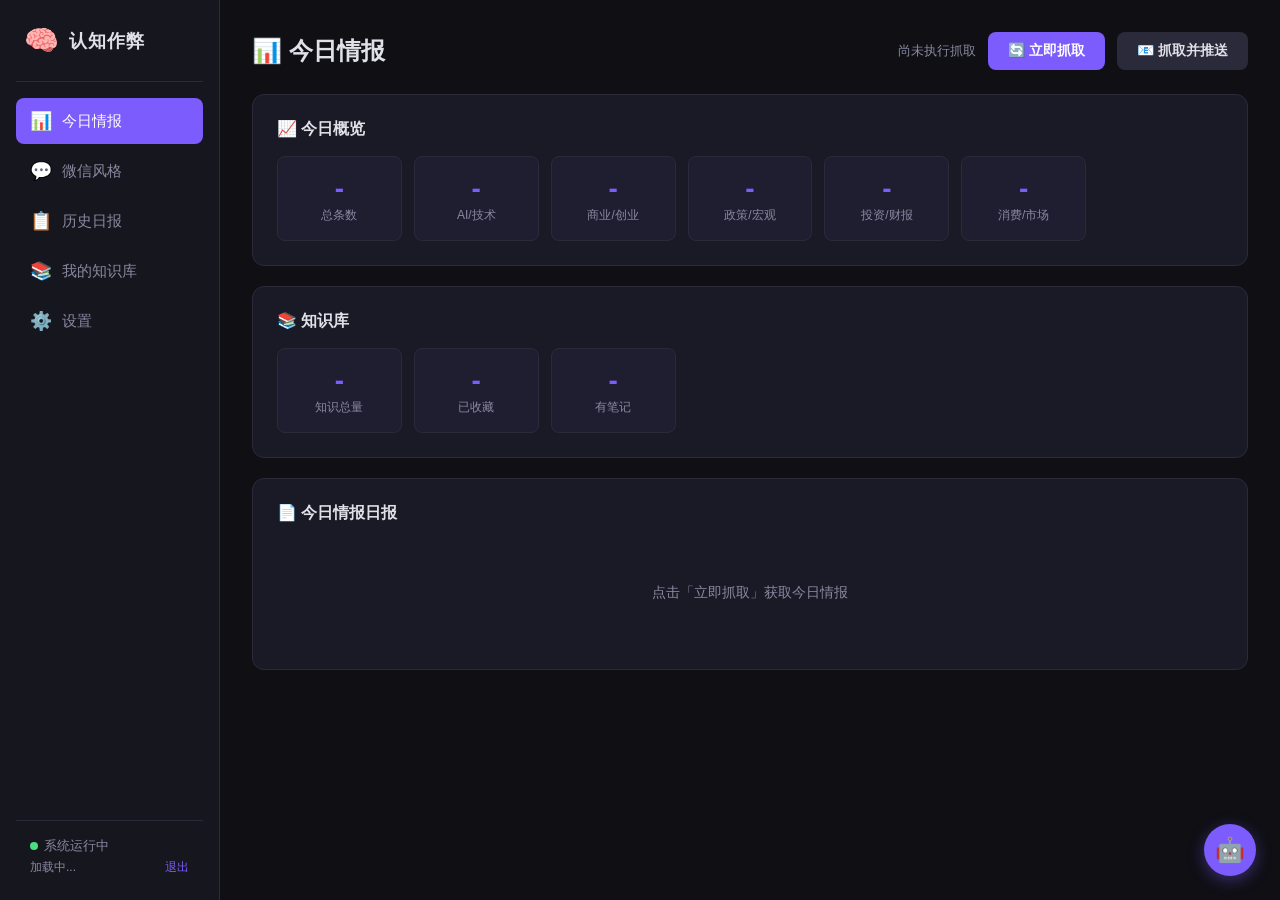
==== static/index.html @ 948aa78d "v5: 多用户版 - 用户系统 + 知识库隔离 + Render部署" ====
<!DOCTYPE html>
<html lang="zh-CN">
<head>
    <meta charset="UTF-8">
    <meta name="viewport" content="width=device-width, initial-scale=1.0">
    <title>🧠 认知作弊情报系统</title>
    <link rel="stylesheet" href="/static/style.css">
</head>
<body>
    <div class="app">
        <aside class="sidebar">
            <div class="logo">
                <span class="logo-icon">🧠</span>
                <span class="logo-text">认知作弊</span>
            </div>
            <nav class="nav">
                <a class="nav-item active" data-page="dashboard" onclick="switchPage('dashboard')">
                    <span class="nav-icon">📊</span> 今日情报
                </a>
                <a class="nav-item" onclick="window.open('/chat','_blank')" style="cursor:pointer;">
                    <span class="nav-icon">💬</span> 微信风格
                </a>
                <a class="nav-item" data-page="reports" onclick="switchPage('reports')">
                    <span class="nav-icon">📋</span> 历史日报
                </a>
                <a class="nav-item" data-page="knowledge" onclick="switchPage('knowledge')">
                    <span class="nav-icon">📚</span> 我的知识库
                </a>
                <a class="nav-item" data-page="settings" onclick="switchPage('settings')">
                    <span class="nav-icon">⚙️</span> 设置
                </a>
            </nav>
            <div class="sidebar-footer">
                <div style="display:flex;flex-direction:column;gap:4px;width:100%;">
                    <div style="display:flex;align-items:center;gap:6px;">
                        <div class="status-dot" id="statusDot"></div>
                        <span id="statusText">系统运行中</span>
                    </div>
                    <div style="display:flex;align-items:center;justify-content:space-between;">
                        <span id="sidebarUser" style="font-size:12px;color:var(--text-dim);">加载中...</span>
                        <a href="/logout" style="font-size:12px;color:var(--accent);text-decoration:none;">退出</a>
                    </div>
                </div>
            </div>
        </aside>

        <main class="main">
            <!-- ========== 仪表盘 ========== -->
            <section class="page active" id="page-dashboard">
                <header class="page-header">
                    <h1>📊 今日情报</h1>
                    <div class="header-actions">
                        <span class="last-run" id="lastRun">尚未执行抓取</span>
                        <button class="btn btn-primary" id="btnScrape" onclick="triggerScrape(false)">🔄 立即抓取</button>
                        <button class="btn btn-secondary" id="btnScrapeMail" onclick="triggerScrape(true)">📧 抓取并推送</button>
                    </div>
                </header>

                <!-- 今日概览卡片 -->
                <div class="card">
                    <h2>📈 今日概览</h2>
                    <div class="stats-row" id="todayStats">
                        <div class="stat-card"><span class="stat-num">-</span><span class="stat-label">总条数</span></div>
                        <div class="stat-card"><span class="stat-num">-</span><span class="stat-label">AI/技术</span></div>
                        <div class="stat-card"><span class="stat-num">-</span><span class="stat-label">商业/创业</span></div>
                        <div class="stat-card"><span class="stat-num">-</span><span class="stat-label">政策/宏观</span></div>
                        <div class="stat-card"><span class="stat-num">-</span><span class="stat-label">投资/财报</span></div>
                        <div class="stat-card"><span class="stat-num">-</span><span class="stat-label">消费/市场</span></div>
                    </div>
                </div>

                <!-- 知识库概览 -->
                <div class="card">
                    <h2>📚 知识库</h2>
                    <div class="stats-row" id="kbOverview">
                        <div class="stat-card"><span class="stat-num">-</span><span class="stat-label">知识总量</span></div>
                        <div class="stat-card"><span class="stat-num">-</span><span class="stat-label">已收藏</span></div>
                        <div class="stat-card"><span class="stat-num">-</span><span class="stat-label">有笔记</span></div>
                    </div>
                </div>

                <!-- 进度条 -->
                <div class="card" id="progressCard" style="display:none;">
                    <h2>⏳ 抓取进度</h2>
                    <div class="progress-bar-container"><div class="progress-bar" id="progressBar"></div></div>
                    <p class="progress-text" id="progressText">准备中...</p>
                </div>

                <!-- 分类日报预览 -->
                <div class="card">
                    <h2>📄 今日情报日报</h2>
                    <div class="report-preview" id="reportPreview">
                        <div class="empty-state">点击「立即抓取」获取今日情报</div>
                    </div>
                </div>
            </section>

            <!-- ========== 历史日报 ========== -->
            <section class="page" id="page-reports">
                <header class="page-header">
                    <h1>📋 历史日报</h1>
                </header>
                <div class="card">
                    <h2>日报列表</h2>
                    <div class="history-list" id="historyList">
                        <div class="empty-state">加载中...</div>
                    </div>
                </div>
                <div class="card" id="reportDetailCard" style="display:none;">
                    <h2 id="reportDetailTitle">日报详情</h2>
                    <div class="report-content" id="reportDetailContent"></div>
                </div>
            </section>

            <!-- ========== 知识库 ========== -->
            <section class="page" id="page-knowledge">
                <header class="page-header">
                    <h1>📚 我的知识库</h1>
                    <div class="header-actions">
                        <button class="btn btn-secondary" onclick="exportKnowledge('markdown')">📥 导出Markdown</button>
                        <button class="btn btn-secondary" onclick="exportKnowledge('json')">📦 导出JSON</button>
                    </div>
                </header>

                <!-- 搜索和筛选 -->
                <div class="card">
                    <div class="kb-toolbar">
                        <input type="text" class="kb-search" id="kbSearch" placeholder="🔍 搜索知识库..." oninput="searchKnowledge()">
                        <select class="kb-filter" id="kbCategoryFilter" onchange="searchKnowledge()">
                            <option value="">全部分类</option>
                            <option value="🤖 AI/技术">🤖 AI/技术</option>
                            <option value="💼 商业/创业">💼 商业/创业</option>
                            <option value="🏛️ 政策/宏观">🏛️ 政策/宏观</option>
                            <option value="🛒 消费/市场">🛒 消费/市场</option>
                            <option value="💰 投资/财报">💰 投资/财报</option>
                            <option value="🌍 其他">🌍 其他</option>
                        </select>
                        <label class="kb-fav-toggle">
                            <input type="checkbox" id="kbFavOnly" onchange="searchKnowledge()"> ⭐ 仅收藏
                        </label>
                    </div>
                </div>

                <!-- 知识列表 -->
                <div class="kb-list" id="kbList">
                    <div class="empty-state">搜索或抓取后知识会出现在这里</div>
                </div>

                <!-- 笔记编辑弹窗 -->
                <div class="modal-overlay" id="noteModal" style="display:none;">
                    <div class="modal">
                        <h3>📝 编辑笔记</h3>
                        <textarea id="noteText" rows="5" placeholder="记录你的想法..."></textarea>
                        <div class="modal-actions">
                            <button class="btn btn-secondary" onclick="closeNoteModal()">取消</button>
                            <button class="btn btn-primary" onclick="saveNote()">保存</button>
                        </div>
                    </div>
                </div>
            </section>

            <!-- ========== 设置 ========== -->
            <section class="page" id="page-settings">
                <header class="page-header"><h1>⚙️ 设置</h1></header>
                
                <div class="card">
                    <h2>📡 信息源</h2>
                    <div class="checkbox-group" id="sourceCheckboxes">
                        <label><input type="checkbox" value="36氪" checked> 36氪</label>
                        <label><input type="checkbox" value="虎嗅" checked> 虎嗅</label>
                        <label><input type="checkbox" value="极客公园" checked> 极客公园</label>
                        <label><input type="checkbox" value="国务院政策文件库" checked> 国务院政策文件库</label>
                        <label><input type="checkbox" value="巨潮资讯网" checked> 巨潮资讯网</label>
                    </div>
                </div>

                <div class="card">
                    <h2>⏰ 定时抓取</h2>
                    <div class="form-row">
                        <label class="form-label"><input type="checkbox" id="scheduleEnabled" checked> 启用每日自动抓取</label>
                    </div>
                    <div class="form-row">
                        <label>抓取时间</label>
                        <input type="time" id="scheduleTime" value="08:00">
                    </div>
                </div>

                <div class="card">
                    <h2>📧 邮件推送</h2>
                    <div class="form-row">
                        <label class="form-label"><input type="checkbox" id="emailEnabled"> 启用邮件推送</label>
                    </div>
                    <div class="form-group" id="emailConfigGroup">
                        <div class="form-row"><label>SMTP服务器</label><input type="text" id="smtpHost" placeholder="smtp.qq.com"></div>
                        <div class="form-row"><label>端口</label><input type="number" id="smtpPort" placeholder="587"></div>
                        <div class="form-row"><label>发件邮箱</label><input type="email" id="senderEmail" placeholder="your@qq.com"></div>
                        <div class="form-row"><label>授权码</label><input type="password" id="emailPassword" placeholder="SMTP授权码"></div>
                        <div class="form-row"><label>收件邮箱（逗号分隔）</label><input type="text" id="recipients" placeholder="a@qq.com"></div>
                    </div>
                </div>

                <div class="card">
                    <h2>💬 微信推送（企业微信机器人）</h2>
                    <p class="card-desc">配置企业微信群机器人Webhook，每天自动推送情报到微信</p>
                    <div class="form-row">
                        <label class="form-label"><input type="checkbox" id="wechatEnabled" onchange="toggleWechatConfig()"> 启用微信推送</label>
                    </div>
                    <div class="form-group" id="wechatConfigGroup">
                        <div class="form-row">
                            <label>Webhook地址</label>
                            <input type="text" id="wechatWebhook" placeholder="https://qyapi.weixin.qq.com/cgi-bin/webhook/send?key=xxx">
                        </div>
                        <div class="form-row">
                            <button class="btn btn-secondary" onclick="testWechat()" style="margin-top:4px;">🧪 测试推送</button>
                            <button class="btn btn-secondary" onclick="pushWechatNow()" style="margin-top:4px;">📤 立即推送今日日报</button>
                        </div>
                        <p style="font-size:12px;color:var(--text-dim);margin-top:8px;">
                            💡 如何获取Webhook地址：企业微信 → 群聊 → 群设置 → 群机器人 → 添加机器人 → 复制Webhook地址
                        </p>
                    </div>
                </div>

                <div class="form-actions">
                    <button class="btn btn-primary" onclick="saveSettings()">💾 保存设置</button>
                    <span class="save-status" id="saveStatus"></span>
                </div>
            </section>
        </main>

        <!-- ========== AI答疑小助手 侧边面板 ========== -->
        <div class="ai-panel" id="aiPanel" style="display:none;">
            <div class="ai-panel-header">
                <h3>🤖 AI答疑小助手</h3>
                <div class="ai-panel-header-actions">
                    <button class="btn-icon btn-icon-sm" onclick="document.getElementById('aiMessages').innerHTML='';aiChatHistory=[];" title="清空对话">🗑️</button>
                    <button class="btn-icon btn-icon-sm" onclick="closeAIPanel()" title="关闭">✕</button>
                </div>
            </div>
            <div class="ai-messages" id="aiMessages">
                <div class="ai-msg ai-msg-bot">
                    🤖 你好！我是你的AI答疑小助手。<br><br>
                    我可以帮你：<br>
                    • 解释不懂的概念和术语<br>
                    • 分析新闻背后的含义<br>
                    • 回答关于政策、商业、AI的问题<br>
                    • 结合知识库给你上下文解读<br><br>
                    👉 在日报中点击「🤖 问问AI」可以直接提问！
                </div>
            </div>
            <div class="ai-input-area">
                <textarea id="aiInput" placeholder="输入你的问题，比如：这条政策对我有什么影响？" rows="2"></textarea>
                <button class="btn btn-primary btn-sm" onclick="sendAIMessage()">发送</button>
            </div>
        </div>

        <!-- AI助手触发按钮 -->
        <button class="ai-trigger" id="aiTrigger" onclick="toggleAIPanel()" title="AI答疑小助手">
            🤖
        </button>
    </div>

    <div class="toast" id="toast"></div>
    <script src="/static/app.js"></script>
</body>
</html>
---- static/style.css ----
/* ========== 全局样式 ========== */
:root {
    --bg: #0f0f14; --sidebar-bg: #16161e; --card-bg: #1a1a26;
    --border: #2a2a3a; --text: #e0e0e8; --text-dim: #8888a0;
    --accent: #7c5cfc; --accent-hover: #9b7fff; --green: #4ade80;
    --yellow: #facc15; --red: #f87171; --orange: #fb923c;
    --blue: #60a5fa; --pink: #f472b6; --radius: 12px;
}

* { margin: 0; padding: 0; box-sizing: border-box; }

body {
    font-family: -apple-system, BlinkMacSystemFont, 'Segoe UI', 'PingFang SC', 'Microsoft YaHei', sans-serif;
    background: var(--bg); color: var(--text); min-height: 100vh;
}

.app { display: flex; min-height: 100vh; }

.sidebar {
    width: 220px; background: var(--sidebar-bg); padding: 24px 16px;
    display: flex; flex-direction: column; border-right: 1px solid var(--border);
    position: fixed; top: 0; left: 0; bottom: 0; z-index: 100;
}

.logo { display: flex; align-items: center; gap: 10px; padding: 0 8px 24px; border-bottom: 1px solid var(--border); margin-bottom: 16px; }
.logo-icon { font-size: 28px; }
.logo-text { font-size: 18px; font-weight: 700; letter-spacing: 1px; }

.nav { display: flex; flex-direction: column; gap: 4px; flex: 1; }
.nav-item { display: flex; align-items: center; gap: 10px; padding: 12px 14px; border-radius: 8px; cursor: pointer; color: var(--text-dim); text-decoration: none; font-size: 15px; transition: all 0.2s; }
.nav-item:hover { background: rgba(124, 92, 252, 0.1); color: var(--text); }
.nav-item.active { background: var(--accent); color: #fff; }
.nav-icon { font-size: 18px; }

.sidebar-footer { display: flex; align-items: center; gap: 8px; padding: 16px 14px 0; border-top: 1px solid var(--border); font-size: 13px; color: var(--text-dim); }
.status-dot { width: 8px; height: 8px; border-radius: 50%; background: var(--green); animation: pulse 2s infinite; flex-shrink: 0; }
.logout-link { font-size: 12px; color: var(--accent); text-decoration: none; }
.logout-link:hover { color: var(--accent-hover); }
@keyframes pulse { 0%,100%{opacity:1} 50%{opacity:0.4} }

.main { margin-left: 220px; flex: 1; padding: 32px; max-width: calc(100vw - 220px); }

.page { display: none; }
.page.active { display: block; }

.page-header { display: flex; justify-content: space-between; align-items: center; margin-bottom: 24px; }
.page-header h1 { font-size: 24px; font-weight: 700; }
.header-actions { display: flex; align-items: center; gap: 12px; }
.last-run { font-size: 13px; color: var(--text-dim); }

/* 按钮 */
.btn { padding: 10px 20px; border: none; border-radius: 8px; font-size: 14px; font-weight: 600; cursor: pointer; transition: all 0.2s; }
.btn-primary { background: var(--accent); color: #fff; }
.btn-primary:hover { background: var(--accent-hover); transform: translateY(-1px); }
.btn-primary:disabled { opacity: 0.5; cursor: not-allowed; transform: none; }
.btn-secondary { background: var(--border); color: var(--text); }
.btn-secondary:hover { background: #3a3a50; }
.btn-sm { padding: 6px 12px; font-size: 12px; }

/* 卡片 */
.card { background: var(--card-bg); border: 1px solid var(--border); border-radius: var(--radius); padding: 24px; margin-bottom: 20px; }
.card h2 { font-size: 16px; font-weight: 600; margin-bottom: 16px; }
.card-desc { font-size: 13px; color: var(--text-dim); margin-bottom: 16px; }

/* 统计行 */
.stats-row { display: grid; grid-template-columns: repeat(auto-fill, minmax(120px, 1fr)); gap: 12px; }
.stat-card { background: rgba(124, 92, 252, 0.05); border: 1px solid var(--border); border-radius: 8px; padding: 16px; text-align: center; }
.stat-num { display: block; font-size: 28px; font-weight: 700; color: var(--accent); }
.stat-label { font-size: 12px; color: var(--text-dim); margin-top: 4px; }

/* 进度条 */
.progress-bar-container { height: 6px; background: var(--border); border-radius: 3px; overflow: hidden; margin-bottom: 12px; }
.progress-bar { height: 100%; background: linear-gradient(90deg, var(--accent), var(--green)); border-radius: 3px; width: 0%; transition: width 0.5s; }
.progress-text { font-size: 13px; color: var(--text-dim); }

/* 日报预览/内容 */
.report-preview, .report-content {
    max-height: 600px; overflow-y: auto; font-size: 14px; line-height: 1.8;
}
.report-preview h1, .report-content h1 { font-size: 20px; margin: 8px 0; }
.report-preview h2, .report-content h2 { font-size: 16px; margin: 12px 0 8px; color: var(--accent); }
.report-preview h3, .report-content h3 { font-size: 14px; margin: 8px 0 4px; }
.report-preview a, .report-content a { color: var(--accent); }
.report-preview blockquote, .report-content blockquote { border-left: 3px solid var(--accent); padding-left: 12px; margin: 8px 0; color: var(--text-dim); }
.report-preview hr, .report-content hr { border: none; border-top: 1px solid var(--border); margin: 12px 0; }
.report-preview code, .report-content code { background: var(--border); padding: 2px 6px; border-radius: 4px; }
.report-preview table, .report-content table { width: 100%; border-collapse: collapse; margin: 8px 0; }
.report-preview th, .report-content th,
.report-preview td, .report-content td { border: 1px solid var(--border); padding: 6px 10px; text-align: left; font-size: 13px; }
.report-preview th, .report-content th { background: rgba(124, 92, 252, 0.1); }

.empty-state { text-align: center; color: var(--text-dim); padding: 40px 20px; font-size: 14px; }

/* 历史列表 */
.history-list { display: flex; flex-direction: column; gap: 8px; }
.history-item { display: flex; justify-content: space-between; align-items: center; padding: 14px 16px; background: rgba(124, 92, 252, 0.03); border: 1px solid var(--border); border-radius: 8px; cursor: pointer; transition: all 0.2s; }
.history-item:hover { border-color: var(--accent); background: rgba(124, 92, 252, 0.08); }
.history-date { font-weight: 600; font-size: 15px; }
.history-meta { font-size: 13px; color: var(--text-dim); }

/* ========== 知识库 ========== */
.kb-toolbar { display: flex; gap: 12px; align-items: center; flex-wrap: wrap; }
.kb-search { flex: 1; min-width: 200px; padding: 10px 14px; background: var(--bg); border: 1px solid var(--border); border-radius: 8px; color: var(--text); font-size: 14px; }
.kb-search:focus { outline: none; border-color: var(--accent); }
.kb-filter { padding: 10px 14px; background: var(--bg); border: 1px solid var(--border); border-radius: 8px; color: var(--text); font-size: 14px; }
.kb-fav-toggle { display: flex; align-items: center; gap: 6px; font-size: 14px; cursor: pointer; white-space: nowrap; }

.kb-list { display: flex; flex-direction: column; gap: 10px; margin-top: 16px; }
.kb-item { background: rgba(124, 92, 252, 0.03); border: 1px solid var(--border); border-radius: 10px; padding: 18px; transition: all 0.2s; }
.kb-item:hover { border-color: var(--accent); }
.kb-item-header { display: flex; justify-content: space-between; align-items: flex-start; gap: 12px; }
.kb-item-title { font-weight: 600; font-size: 15px; flex: 1; line-height: 1.5; }
.kb-item-actions { display: flex; gap: 8px; flex-shrink: 0; }
.kb-item-summary { font-size: 13px; color: var(--text-dim); margin-top: 8px; line-height: 1.6; }
.kb-item-meta { display: flex; gap: 12px; align-items: center; margin-top: 10px; font-size: 12px; color: var(--text-dim); flex-wrap: wrap; }
.kb-badge { display: inline-block; padding: 2px 8px; border-radius: 12px; font-size: 11px; font-weight: 600; }
.kb-badge-cat { background: rgba(124, 92, 252, 0.2); color: var(--accent); }
.kb-badge-src { background: rgba(96, 165, 250, 0.2); color: var(--blue); }
.kb-badge-tag { background: rgba(250, 204, 21, 0.15); color: var(--yellow); }
.kb-item-note { margin-top: 10px; padding: 10px; background: rgba(251, 146, 60, 0.1); border-left: 3px solid var(--orange); border-radius: 0 8px 8px 0; font-size: 13px; color: var(--orange); }

.btn-icon { background: none; border: 1px solid var(--border); border-radius: 6px; padding: 6px 10px; cursor: pointer; font-size: 14px; color: var(--text-dim); transition: all 0.2s; }
.btn-icon:hover { border-color: var(--accent); color: var(--accent); }
.btn-icon.active { background: var(--yellow); color: #000; border-color: var(--yellow); }

/* 弹窗 */
.modal-overlay { position: fixed; inset: 0; background: rgba(0,0,0,0.6); display: flex; align-items: center; justify-content: center; z-index: 200; }
.modal { background: var(--card-bg); border: 1px solid var(--border); border-radius: var(--radius); padding: 24px; width: 500px; max-width: 90vw; }
.modal h3 { margin-bottom: 16px; }
.modal textarea { width: 100%; padding: 12px; background: var(--bg); border: 1px solid var(--border); border-radius: 8px; color: var(--text); font-size: 14px; resize: vertical; font-family: inherit; }
.modal textarea:focus { outline: none; border-color: var(--accent); }
.modal-actions { display: flex; justify-content: flex-end; gap: 10px; margin-top: 16px; }

/* 表单 */
.form-row { margin-bottom: 14px; }
.form-row label { display: block; font-size: 13px; color: var(--text-dim); margin-bottom: 6px; }
.form-label { font-size: 14px !important; color: var(--text) !important; cursor: pointer; }
.form-label input { margin-right: 8px; }
.form-row input[type="text"], .form-row input[type="email"], .form-row input[type="password"], .form-row input[type="number"], .form-row input[type="time"] {
    width: 100%; max-width: 400px; padding: 10px 14px; background: var(--bg);
    border: 1px solid var(--border); border-radius: 8px; color: var(--text); font-size: 14px;
}
.form-row input:focus { outline: none; border-color: var(--accent); }
.checkbox-group { display: flex; flex-wrap: wrap; gap: 16px; }
.checkbox-group label { display: flex; align-items: center; gap: 6px; font-size: 14px; cursor: pointer; }
.form-actions { display: flex; align-items: center; gap: 16px; margin-top: 8px; }
.save-status { font-size: 13px; color: var(--green); }

/* Toast */
.toast { position: fixed; bottom: 24px; right: 24px; padding: 14px 24px; border-radius: 8px; font-size: 14px; font-weight: 500; z-index: 9999; transform: translateY(100px); opacity: 0; transition: all 0.3s; }
.toast.show { transform: translateY(0); opacity: 1; }
.toast.success { background: var(--green); color: #000; }
.toast.error { background: var(--red); color: #fff; }
.toast.info { background: var(--accent); color: #fff; }

@media (max-width: 768px) {
    .sidebar { width: 100%; height: auto; position: relative; flex-direction: row; padding: 12px; gap: 8px; }
    .logo { border: none; margin: 0; padding: 0 12px 0 0; }
    .nav { flex-direction: row; }
    .sidebar-footer { display: none; }
    .app { flex-direction: column; }
    .main { margin-left: 0; padding: 16px; max-width: 100%; }
    .stats-row { grid-template-columns: 1fr 1fr; }
    .kb-toolbar { flex-direction: column; }
    .ai-panel { width: 100% !important; right: 0; border-radius: 16px 16px 0 0; }
}

/* ========== AI助手侧边面板 ========== */
.ai-panel {
    position: fixed; top: 0; right: 0; width: 400px; height: 100vh;
    background: var(--sidebar-bg); border-left: 1px solid var(--border);
    display: flex; flex-direction: column; z-index: 150;
    box-shadow: -4px 0 24px rgba(0,0,0,0.4);
    animation: slideIn 0.3s ease;
}

@keyframes slideIn {
    from { transform: translateX(100%); }
    to { transform: translateX(0); }
}

.ai-panel-header {
    display: flex; justify-content: space-between; align-items: center;
    padding: 16px 20px; border-bottom: 1px solid var(--border);
}
.ai-panel-header h3 { font-size: 16px; margin: 0; }
.ai-panel-header-actions { display: flex; gap: 4px; }

.ai-messages {
    flex: 1; overflow-y: auto; padding: 16px 20px;
    display: flex; flex-direction: column; gap: 12px;
}

.ai-msg {
    padding: 10px 14px; border-radius: 10px; font-size: 13px;
    line-height: 1.7; max-width: 90%; word-break: break-word;
}

.ai-msg-user {
    background: var(--accent); color: #fff;
    align-self: flex-end; border-radius: 10px 10px 4px 10px;
}

.ai-msg-bot {
    background: var(--card-bg); color: var(--text);
    align-self: flex-start; border-radius: 10px 10px 10px 4px;
    border: 1px solid var(--border);
}

.ai-msg-bot.error {
    border-color: var(--red); color: var(--red);
}

.ai-msg-bot strong { color: var(--accent); }
.ai-msg-bot a { color: var(--accent); }

.ai-thinking {
    animation: pulse 1.5s infinite;
}

.ai-input-area {
    padding: 12px 16px; border-top: 1px solid var(--border);
    display: flex; gap: 8px; align-items: flex-end;
}

.ai-input-area textarea {
    flex: 1; padding: 10px 14px; background: var(--bg);
    border: 1px solid var(--border); border-radius: 8px;
    color: var(--text); font-size: 13px; font-family: inherit;
    resize: none; min-height: 44px; max-height: 120px;
}
.ai-input-area textarea:focus { outline: none; border-color: var(--accent); }

/* AI触发按钮 */
.ai-trigger {
    position: fixed; bottom: 24px; right: 24px;
    width: 52px; height: 52px; border-radius: 50%;
    background: var(--accent); color: #fff; border: none;
    font-size: 24px; cursor: pointer; z-index: 140;
    box-shadow: 0 4px 16px rgba(124, 92, 252, 0.4);
    transition: all 0.3s; display: flex; align-items: center; justify-content: center;
}
.ai-trigger:hover {
    transform: scale(1.1); box-shadow: 0 6px 24px rgba(124, 92, 252, 0.6);
}

.btn-icon-sm { padding: 4px 8px; font-size: 12px; }
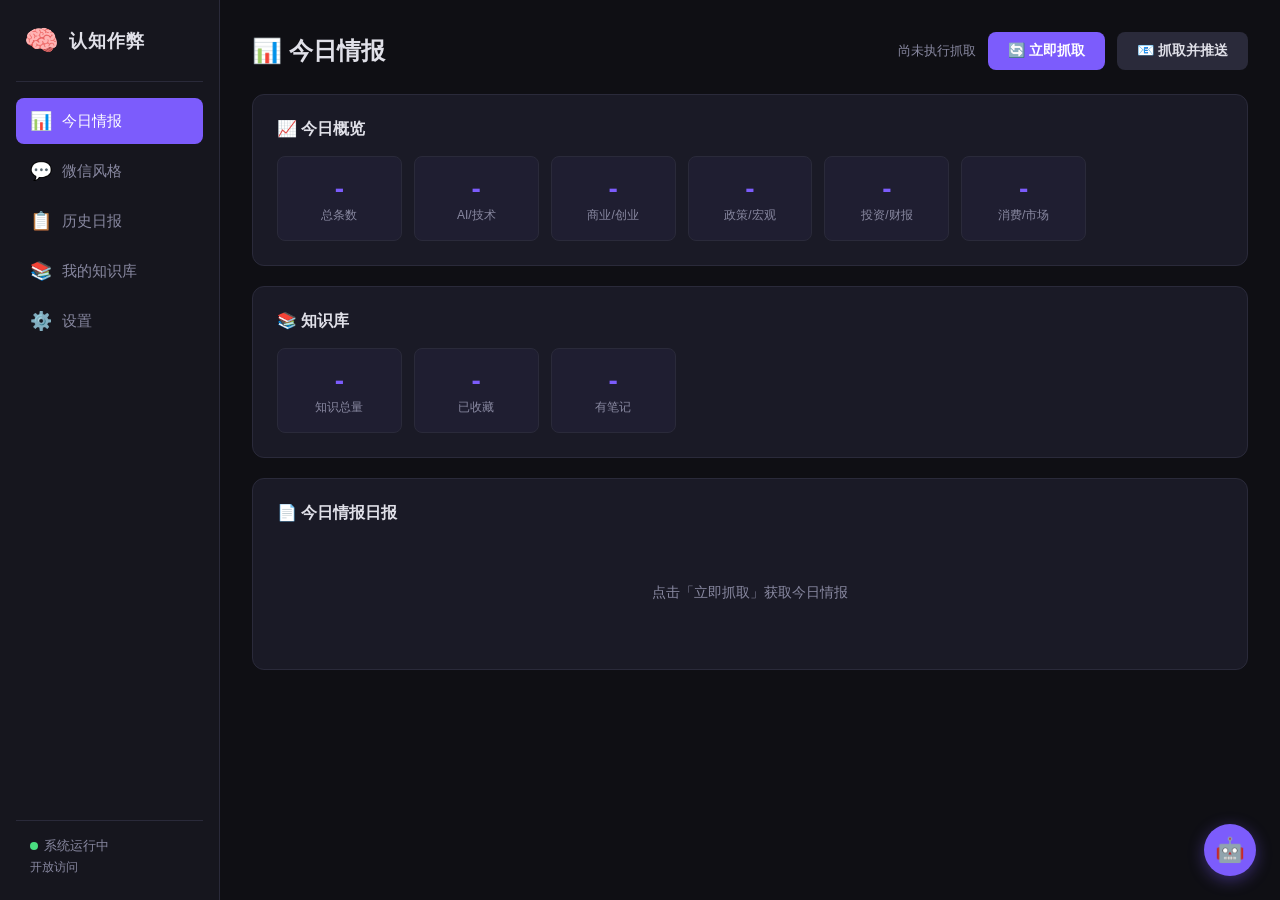
==== commit abece2d7: "v7: 开放版 - 去掉登录限制，所有人可直接访问" ====
--- a/static/index.html
+++ b/static/index.html
@@ -37,8 +37,7 @@
                         <span id="statusText">系统运行中</span>
                     </div>
                     <div style="display:flex;align-items:center;justify-content:space-between;">
-                        <span id="sidebarUser" style="font-size:12px;color:var(--text-dim);">加载中...</span>
-                        <a href="/logout" style="font-size:12px;color:var(--accent);text-decoration:none;">退出</a>
+                        <span style="font-size:12px;color:var(--text-dim);">开放访问</span>
                     </div>
                 </div>
             </div>
